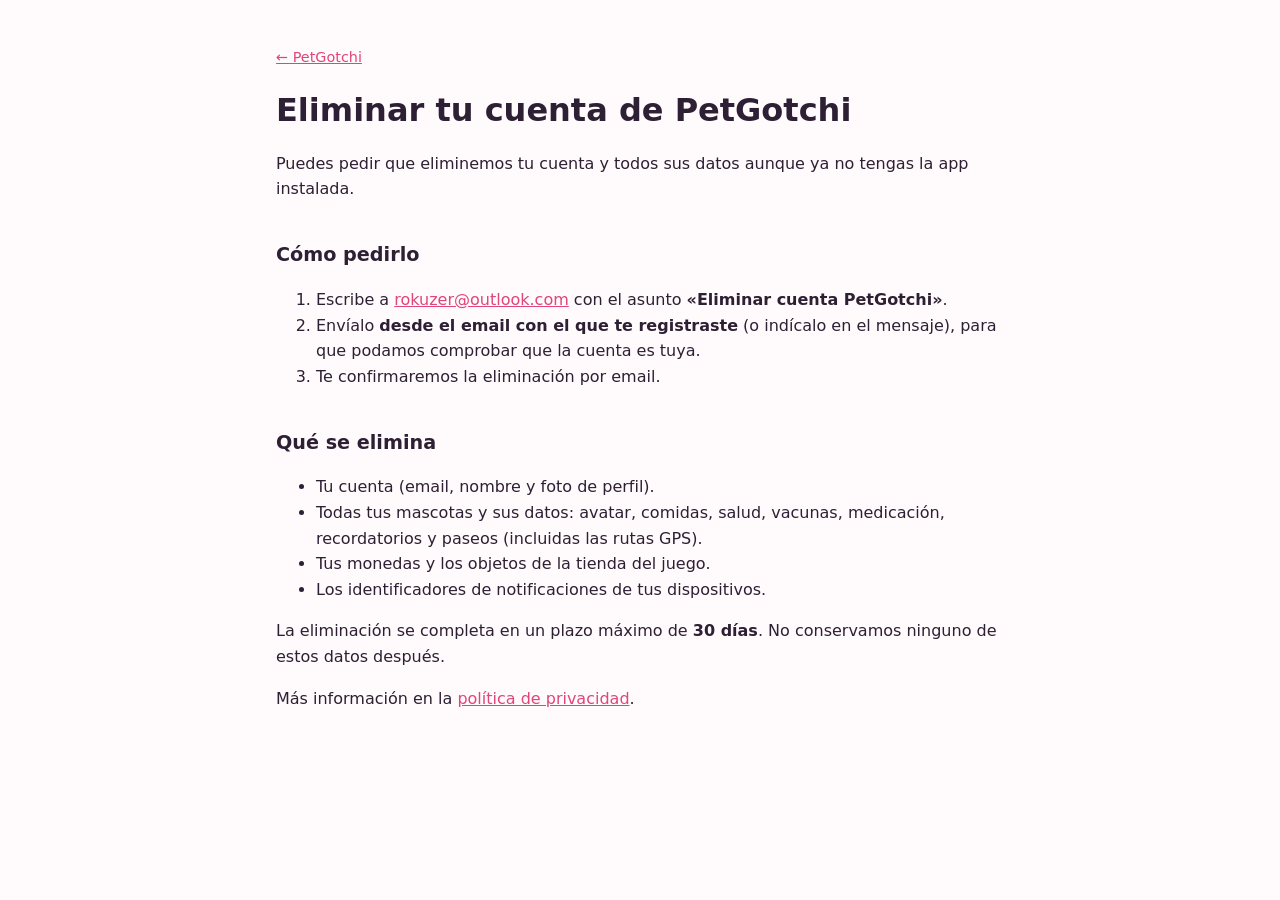
==== petgotchi/eliminar-cuenta/index.html @ ca83dddc "Web de Rokuzer: privacidad, eliminar cuenta y app-ads.txt de PetGotchi Co-Authored-By: Claude Opus 5" ====
<!doctype html>
<html lang="es">
<head>
<meta charset="utf-8">
<meta name="viewport" content="width=device-width, initial-scale=1">
<title>Eliminar cuenta · PetGotchi</title>
<link rel="stylesheet" href="../../style.css">
</head>
<body>
<main>
<p class="back"><a href="../">← PetGotchi</a></p>
<h1>Eliminar tu cuenta de PetGotchi</h1>

<p>Puedes pedir que eliminemos tu cuenta y todos sus datos aunque ya no
tengas la app instalada.</p>

<h2>Cómo pedirlo</h2>
<ol>
<li>Escribe a <a href="mailto:rokuzer@outlook.com?subject=Eliminar%20cuenta%20PetGotchi">rokuzer@outlook.com</a>
con el asunto <strong>«Eliminar cuenta PetGotchi»</strong>.</li>
<li>Envíalo <strong>desde el email con el que te registraste</strong> (o
indícalo en el mensaje), para que podamos comprobar que la cuenta es tuya.</li>
<li>Te confirmaremos la eliminación por email.</li>
</ol>

<h2>Qué se elimina</h2>
<ul>
<li>Tu cuenta (email, nombre y foto de perfil).</li>
<li>Todas tus mascotas y sus datos: avatar, comidas, salud, vacunas,
medicación, recordatorios y paseos (incluidas las rutas GPS).</li>
<li>Tus monedas y los objetos de la tienda del juego.</li>
<li>Los identificadores de notificaciones de tus dispositivos.</li>
</ul>
<p>La eliminación se completa en un plazo máximo de <strong>30 días</strong>.
No conservamos ninguno de estos datos después.</p>

<p>Más información en la <a href="../privacidad/">política de
privacidad</a>.</p>
</main>
</body>
</html>
---- style.css ----
:root {
  --bg: #fffafb;
  --fg: #2e2034;
  --muted: #6b5d70;
  --accent: #e0457b;
  --line: #f0dce4;
}

@media (prefers-color-scheme: dark) {
  :root {
    --bg: #1d1621;
    --fg: #f3e9f0;
    --muted: #b8a9bd;
    --accent: #ff8fb4;
    --line: #3a2d40;
  }
}

* { box-sizing: border-box; }

body {
  margin: 0;
  background: var(--bg);
  color: var(--fg);
  font: 16px/1.6 system-ui, -apple-system, "Segoe UI", Roboto, sans-serif;
}

main {
  max-width: 760px;
  margin: 0 auto;
  padding: 32px 16px 64px;
}

h1 { line-height: 1.2; }
h2 { margin-top: 2em; font-size: 1.2rem; }
a { color: var(--accent); }
.meta, .back { color: var(--muted); font-size: 0.9rem; }

table {
  width: 100%;
  border-collapse: collapse;
  font-size: 0.95rem;
}
th, td {
  text-align: left;
  vertical-align: top;
  padding: 10px 8px;
  border-bottom: 1px solid var(--line);
}

.button {
  display: inline-block;
  padding: 10px 18px;
  border-radius: 999px;
  background: var(--accent);
  color: #fff;
  font-weight: 700;
  text-decoration: none;
}

@media (max-width: 560px) {
  table, thead, tbody, tr, th, td { display: block; }
  thead { display: none; }
  td:first-child { border-bottom: none; padding-bottom: 0; }
}
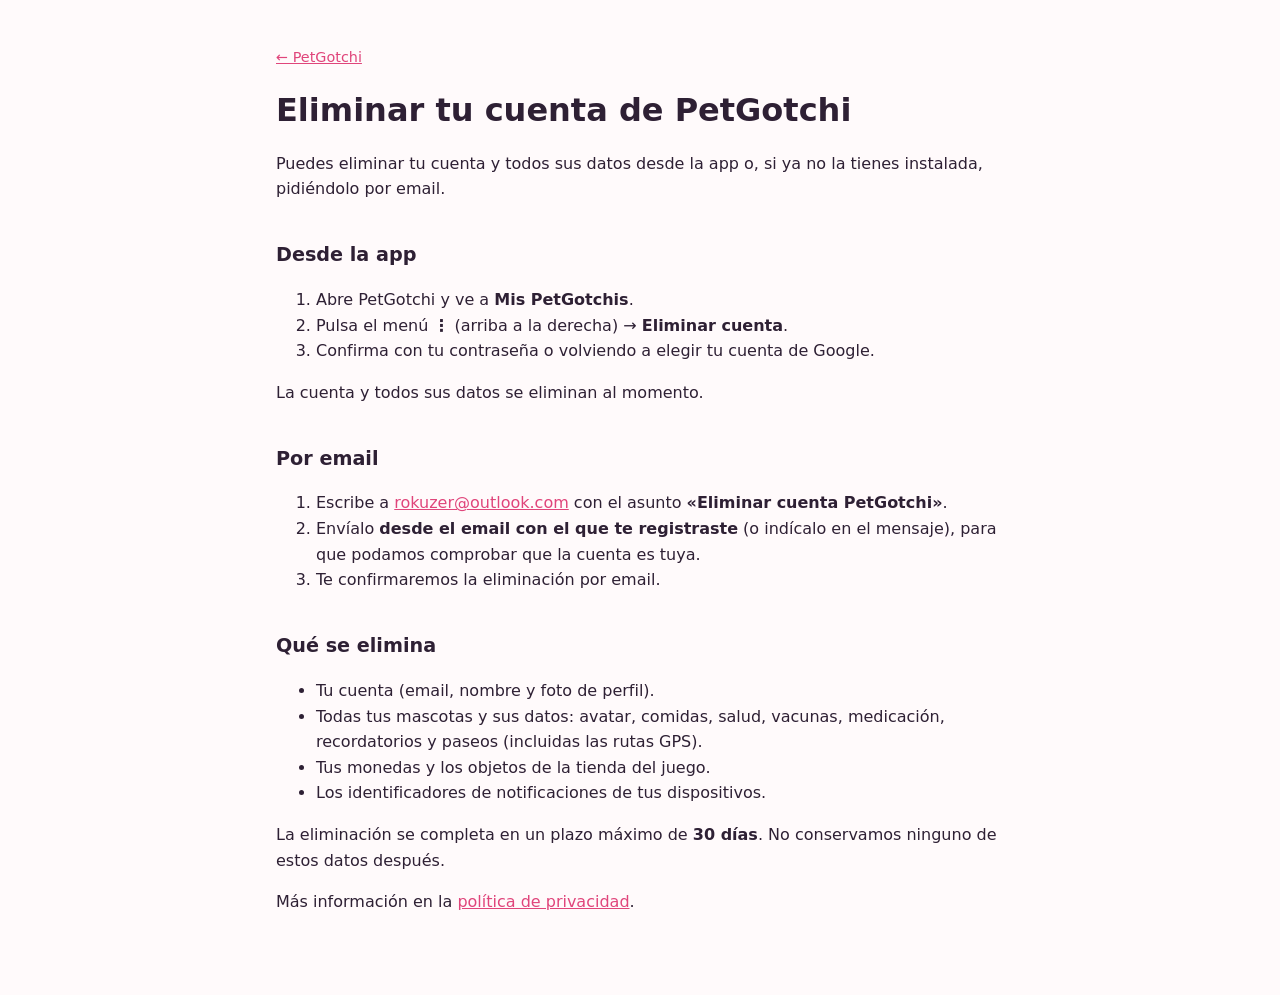
==== commit 2a451be4: "Explicar cómo eliminar la cuenta desde la app Co-Authored-By: Claude Opus 5.5 <noreply@anthropic.com" ====
--- a/petgotchi/eliminar-cuenta/index.html
+++ b/petgotchi/eliminar-cuenta/index.html
@@ -11,10 +11,19 @@
 <p class="back"><a href="../">← PetGotchi</a></p>
 <h1>Eliminar tu cuenta de PetGotchi</h1>
 
-<p>Puedes pedir que eliminemos tu cuenta y todos sus datos aunque ya no
-tengas la app instalada.</p>
+<p>Puedes eliminar tu cuenta y todos sus datos desde la app o, si ya no la
+tienes instalada, pidiéndolo por email.</p>
 
-<h2>Cómo pedirlo</h2>
+<h2>Desde la app</h2>
+<ol>
+<li>Abre PetGotchi y ve a <strong>Mis PetGotchis</strong>.</li>
+<li>Pulsa el menú <strong>⋮</strong> (arriba a la derecha) →
+<strong>Eliminar cuenta</strong>.</li>
+<li>Confirma con tu contraseña o volviendo a elegir tu cuenta de Google.</li>
+</ol>
+<p>La cuenta y todos sus datos se eliminan al momento.</p>
+
+<h2>Por email</h2>
 <ol>
 <li>Escribe a <a href="mailto:rokuzer@outlook.com?subject=Eliminar%20cuenta%20PetGotchi">rokuzer@outlook.com</a>
 con el asunto <strong>«Eliminar cuenta PetGotchi»</strong>.</li>
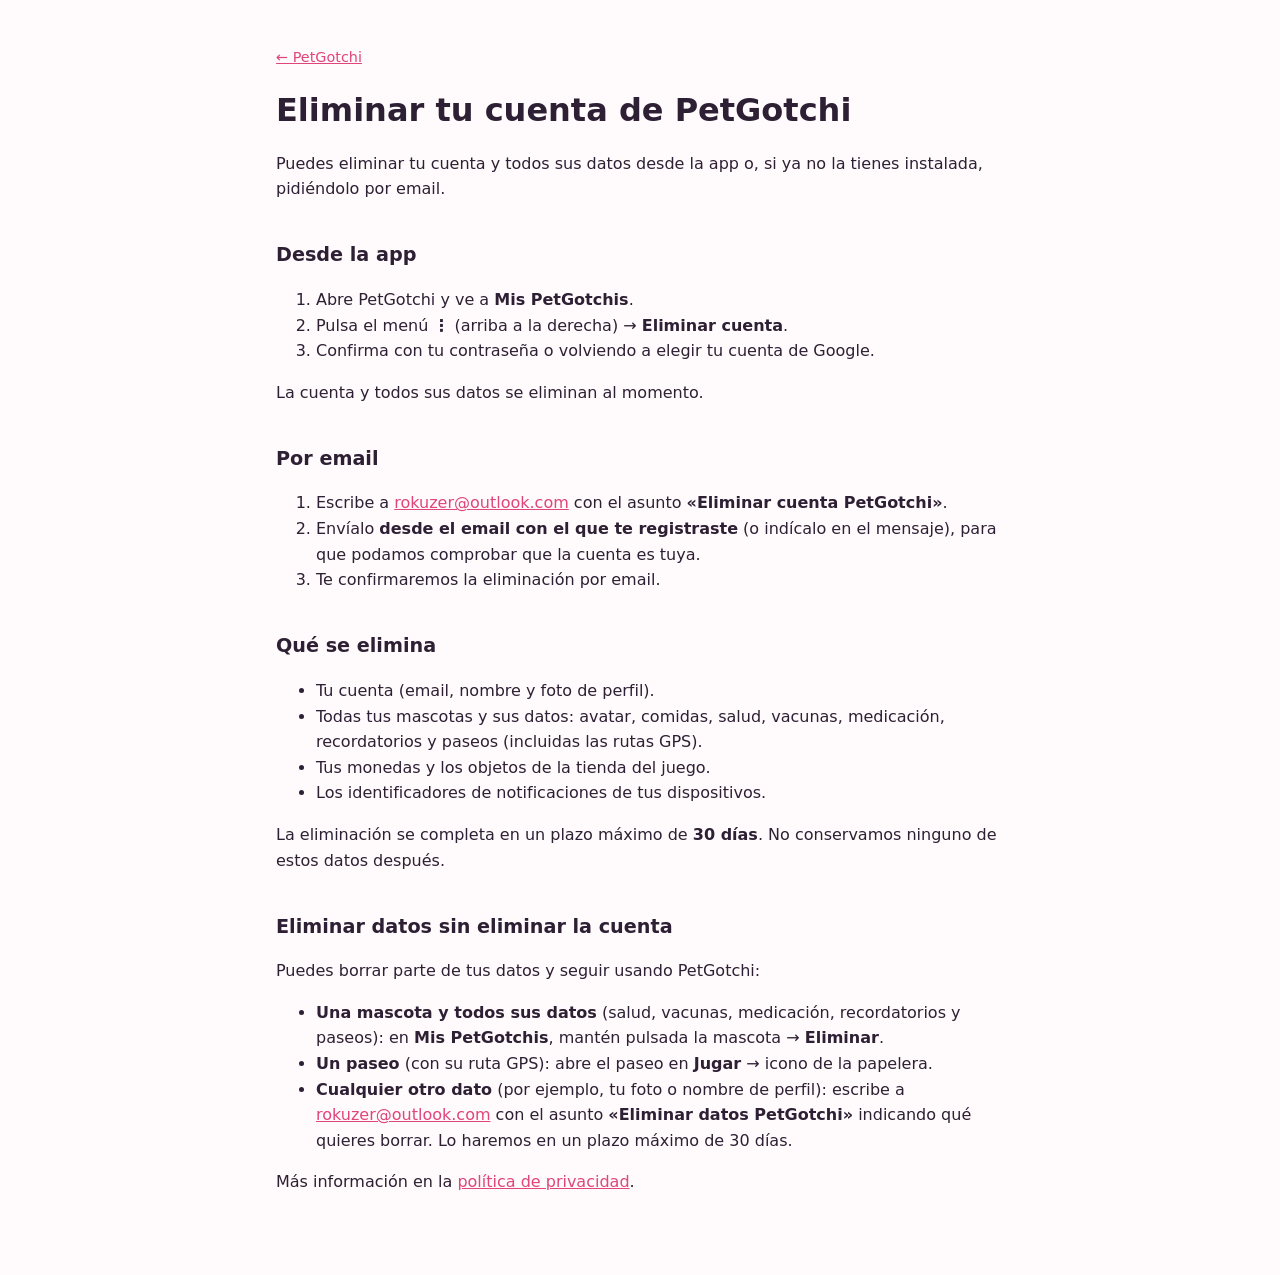
==== commit 3fccf292: "Explicar cómo eliminar datos sin eliminar la cuenta Co-Authored-By: Claude Opus 5.5 <noreply@anthrop" ====
--- a/petgotchi/eliminar-cuenta/index.html
+++ b/petgotchi/eliminar-cuenta/index.html
@@ -43,6 +43,20 @@
 <p>La eliminación se completa en un plazo máximo de <strong>30 días</strong>.
 No conservamos ninguno de estos datos después.</p>
 
+<h2 id="datos">Eliminar datos sin eliminar la cuenta</h2>
+<p>Puedes borrar parte de tus datos y seguir usando PetGotchi:</p>
+<ul>
+<li><strong>Una mascota y todos sus datos</strong> (salud, vacunas, medicación,
+recordatorios y paseos): en <strong>Mis PetGotchis</strong>, mantén pulsada
+la mascota → <strong>Eliminar</strong>.</li>
+<li><strong>Un paseo</strong> (con su ruta GPS): abre el paseo en
+<strong>Jugar</strong> → icono de la papelera.</li>
+<li><strong>Cualquier otro dato</strong> (por ejemplo, tu foto o nombre de
+perfil): escribe a <a href="mailto:rokuzer@outlook.com?subject=Eliminar%20datos%20PetGotchi">rokuzer@outlook.com</a>
+con el asunto <strong>«Eliminar datos PetGotchi»</strong> indicando qué
+quieres borrar. Lo haremos en un plazo máximo de 30 días.</li>
+</ul>
+
 <p>Más información en la <a href="../privacidad/">política de
 privacidad</a>.</p>
 </main>
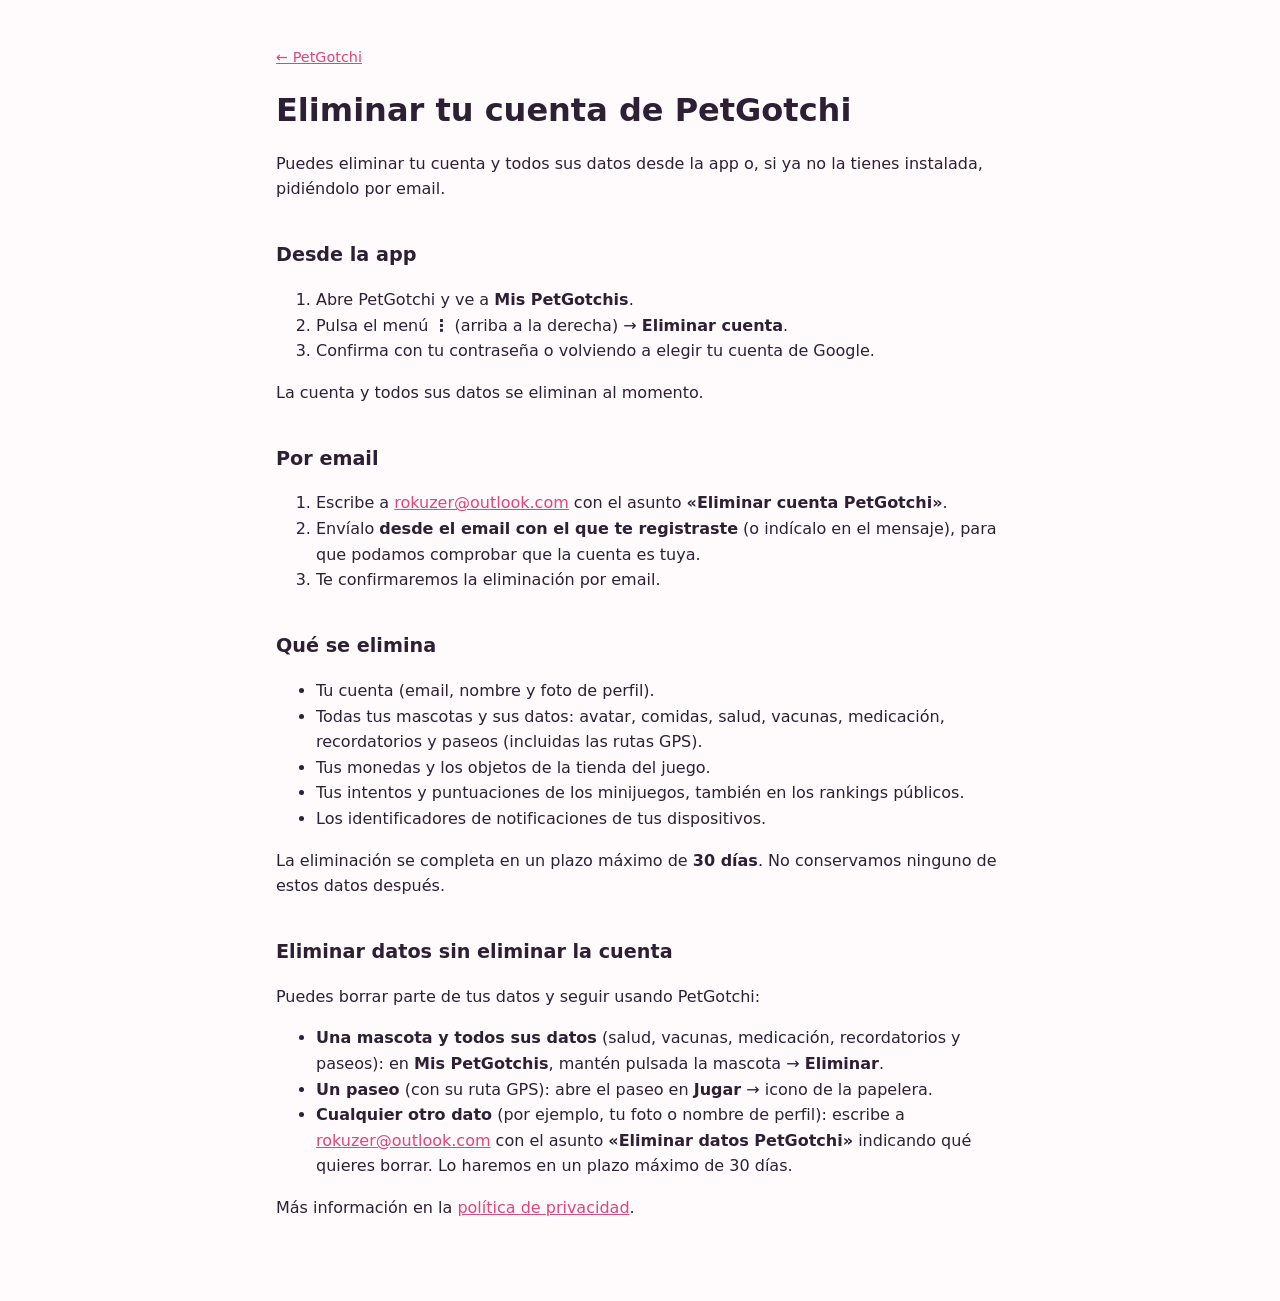
==== commit d65f6c12: "Política: el ranking de minijuegos es público Co-Authored-By: Claude Opus 5.5 <noreply@anthropic.com" ====
--- a/petgotchi/eliminar-cuenta/index.html
+++ b/petgotchi/eliminar-cuenta/index.html
@@ -38,6 +38,8 @@
 <li>Todas tus mascotas y sus datos: avatar, comidas, salud, vacunas,
 medicación, recordatorios y paseos (incluidas las rutas GPS).</li>
 <li>Tus monedas y los objetos de la tienda del juego.</li>
+<li>Tus intentos y puntuaciones de los minijuegos, también en los rankings
+públicos.</li>
 <li>Los identificadores de notificaciones de tus dispositivos.</li>
 </ul>
 <p>La eliminación se completa en un plazo máximo de <strong>30 días</strong>.
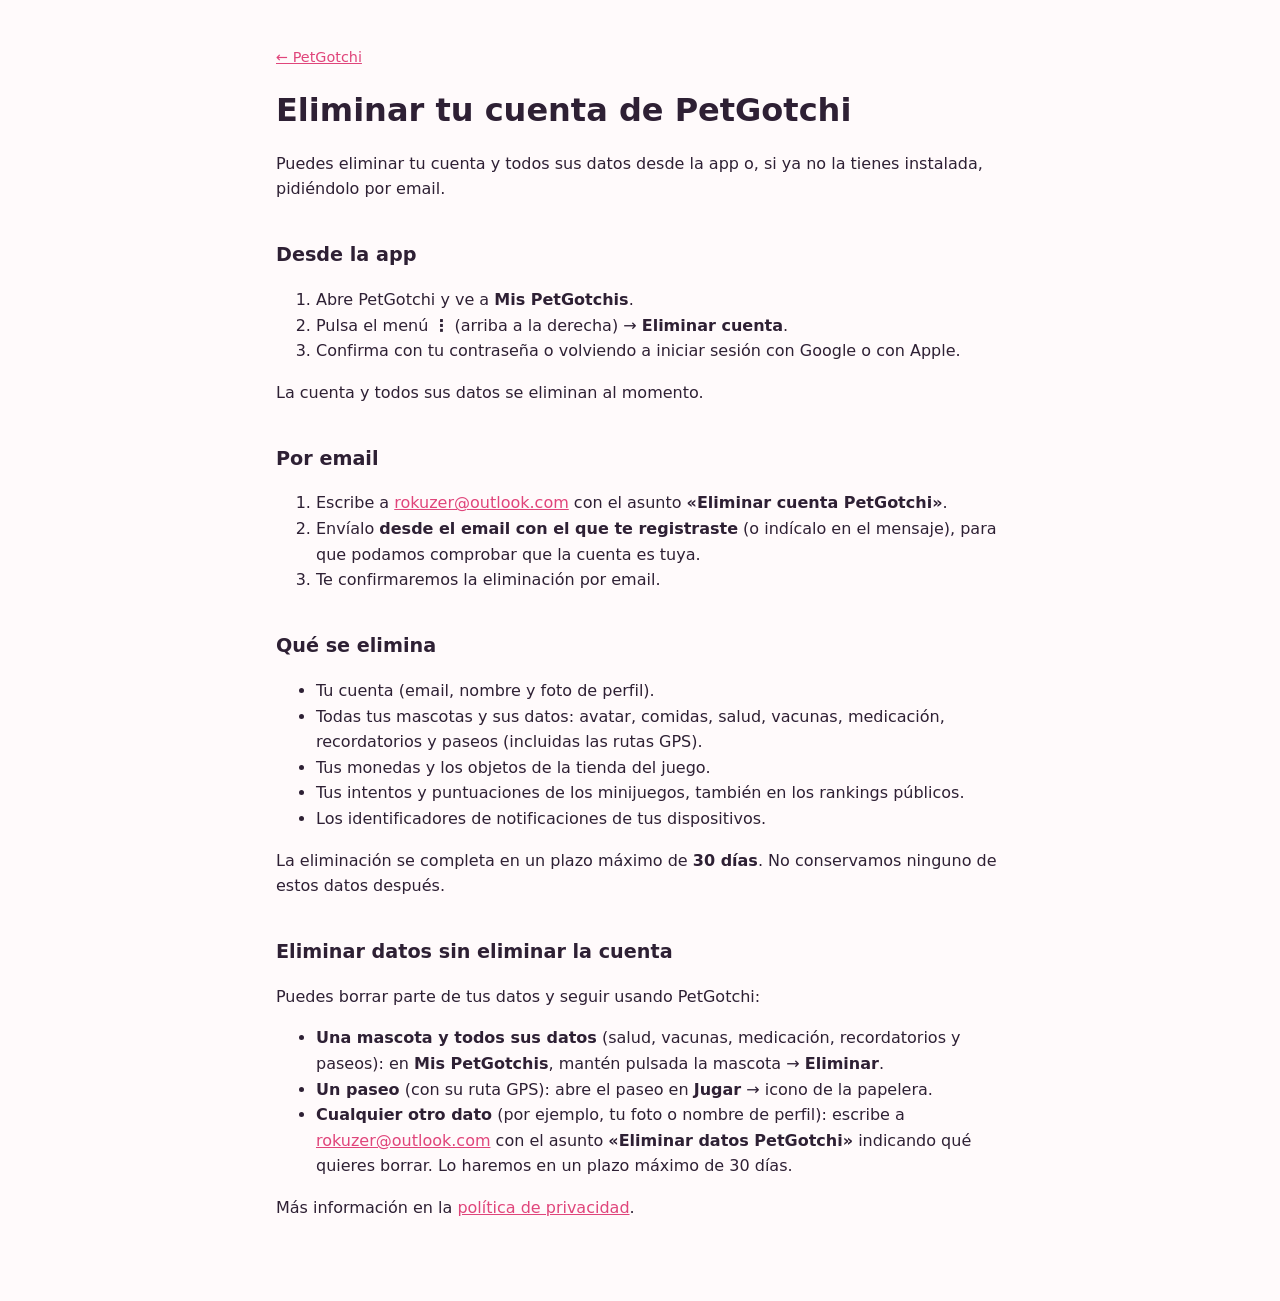
==== commit dae75409: "PetGotchi: política de privacidad para Android e iOS - La app también es para iPhone: login con Appl" ====
--- a/petgotchi/eliminar-cuenta/index.html
+++ b/petgotchi/eliminar-cuenta/index.html
@@ -19,7 +19,7 @@
 <li>Abre PetGotchi y ve a <strong>Mis PetGotchis</strong>.</li>
 <li>Pulsa el menú <strong>⋮</strong> (arriba a la derecha) →
 <strong>Eliminar cuenta</strong>.</li>
-<li>Confirma con tu contraseña o volviendo a elegir tu cuenta de Google.</li>
+<li>Confirma con tu contraseña o volviendo a iniciar sesión con Google o con Apple.</li>
 </ol>
 <p>La cuenta y todos sus datos se eliminan al momento.</p>
 
